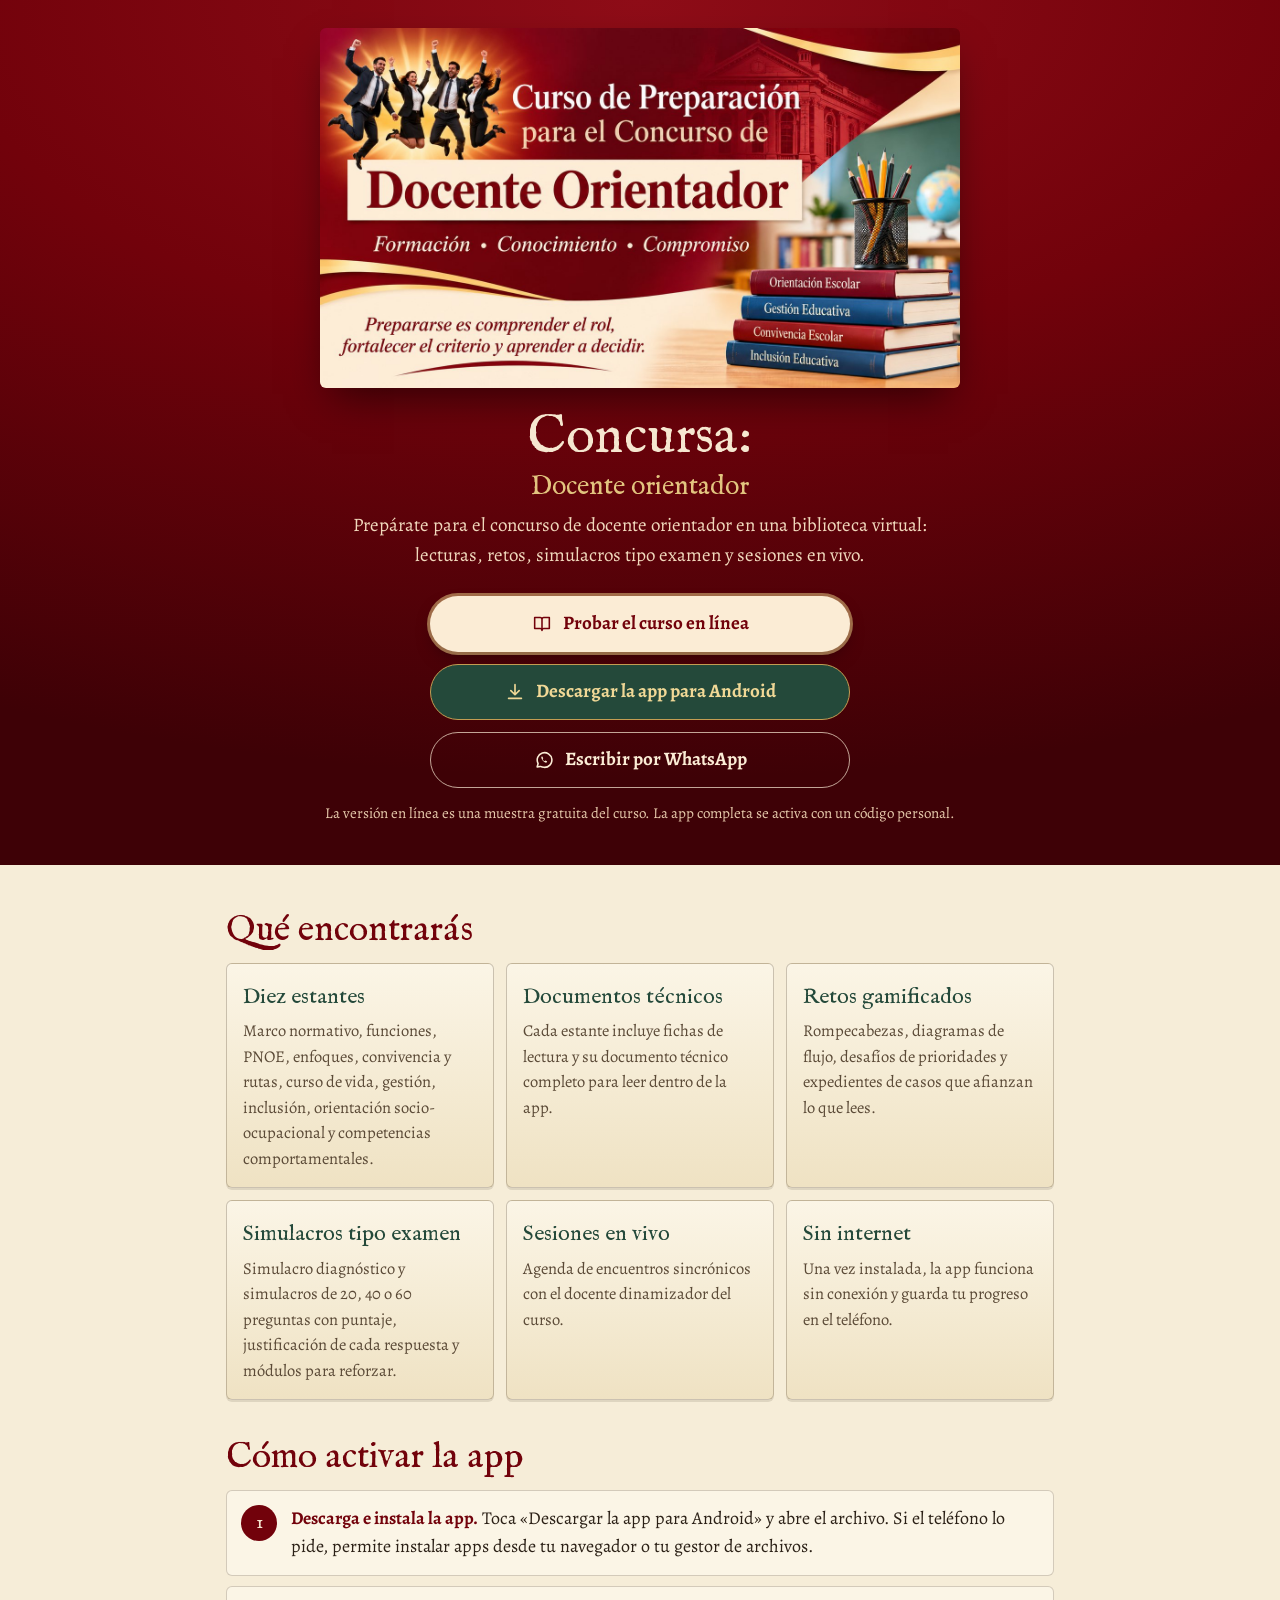
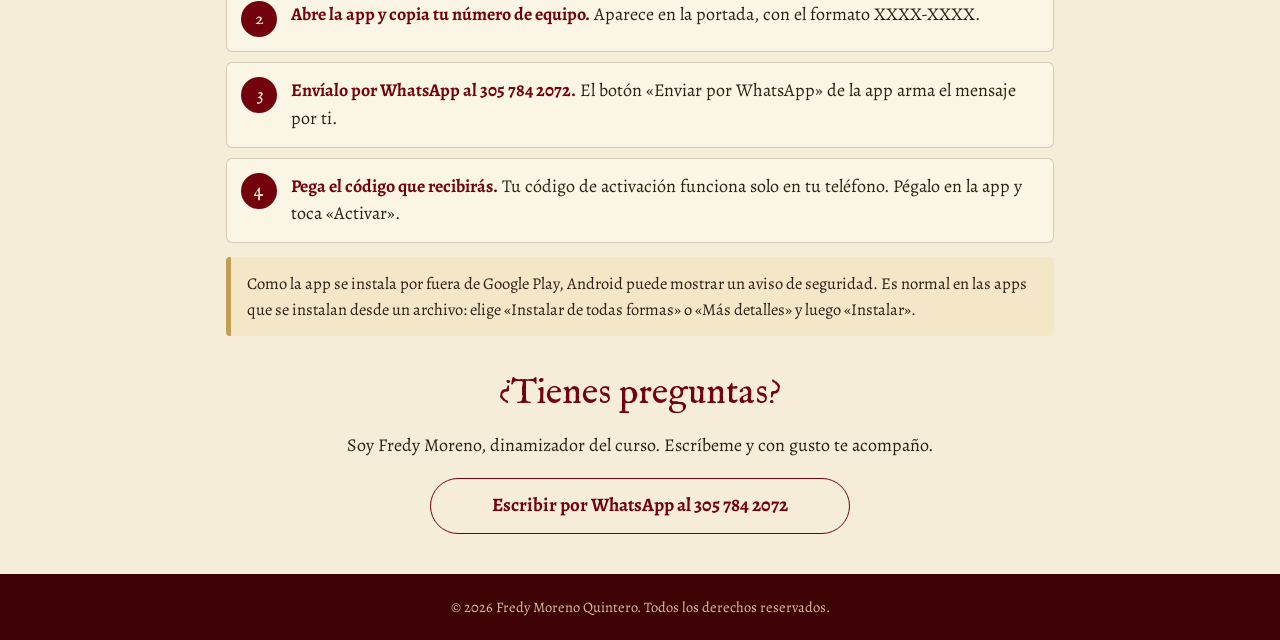
==== index.html @ c53e600d "Sitio Concursa: Docente orientador (página de inicio, prueba en línea y app v1.6) Co-Authored-By: Cl" ====
<!doctype html>
<html lang="es">
<head>
<meta charset="utf-8">
<meta name="viewport" content="width=device-width, initial-scale=1, viewport-fit=cover">
<meta name="theme-color" content="#5a0109">
<title>Concursa: Docente orientador</title>
<meta name="description" content="Curso de preparación para el concurso de docente orientador: app para Android con biblioteca virtual, retos, simulacros y sesiones en vivo.">
<meta property="og:title" content="Concursa: Docente orientador">
<meta property="og:description" content="Prepárate para el concurso de docente orientador. Prueba el curso en línea o descarga la app para Android.">
<meta property="og:image" content="curso/img/portada.jpg">
<link rel="icon" href="curso/img/portada.jpg">
<link rel="stylesheet" href="curso/css/fonts.css">
<style>
:root{--vino:#72020b;--vino-osc:#3e0106;--papel:#f6edd8;--papel-2:#efe2c3;--tinta:#2b2016;--suave:#5b4a37;--musgo:#24493a;--laton:#c39d52;--laton-claro:#e2c47f}
*{box-sizing:border-box}
html{-webkit-text-size-adjust:100%}
body{margin:0;background:var(--papel);color:var(--tinta);font-family:Alegreya,Georgia,serif;font-size:18px;line-height:1.55}
a{color:inherit}
.hero{background:radial-gradient(120% 90% at 50% 0%,#8f0c17 0%,var(--vino) 45%,var(--vino-osc) 100%);color:#f6e7d0;padding:28px 16px 40px;text-align:center}
.hero img{display:block;width:min(100%,640px);height:auto;margin:0 auto;border-radius:6px;box-shadow:0 18px 40px -12px rgba(0,0,0,.6)}
h1{font-family:"IM Fell English",Georgia,serif;font-weight:400;font-size:clamp(34px,8vw,54px);line-height:1.05;margin:22px 0 6px}
h1 small{display:block;font-size:.5em;color:var(--laton-claro);margin-top:6px}
.lema{max-width:620px;margin:10px auto 0;font-size:19px;color:#f1d9bd}
.botones{display:flex;flex-direction:column;gap:12px;align-items:center;margin:26px auto 0;max-width:420px}
.boton{display:flex;align-items:center;justify-content:center;gap:10px;width:100%;min-height:56px;padding:12px 20px;border-radius:999px;font-size:19px;text-decoration:none;font-weight:600}
.boton svg{width:22px;height:22px;flex:0 0 22px}
.b-prueba{background:#fbecd5;color:var(--vino);box-shadow:0 0 0 3px rgba(226,196,127,.55),0 8px 20px -8px rgba(0,0,0,.6)}
.b-descarga{background:var(--musgo);color:#f0d896;border:1px solid var(--laton)}
.b-whatsapp{background:transparent;color:#fbecd5;border:1.5px solid rgba(251,236,213,.7)}
.nota-hero{font-size:15px;color:#e6c9ab;margin:14px 0 0}
main{max-width:860px;margin:0 auto;padding:8px 16px 40px}
h2{font-family:"IM Fell English",Georgia,serif;font-weight:400;font-size:clamp(28px,6vw,36px);color:var(--vino);margin:38px 0 12px;line-height:1.1}
.rejilla{display:grid;grid-template-columns:repeat(auto-fit,minmax(230px,1fr));gap:12px}
.tarjeta{background:linear-gradient(180deg,#fbf5e6,var(--papel-2));border:1px solid rgba(91,74,55,.3);border-radius:6px;padding:16px;box-shadow:0 2px 0 rgba(91,74,55,.15)}
.tarjeta h3{font-family:"IM Fell English",Georgia,serif;font-weight:400;font-size:22px;color:var(--musgo);margin:0 0 4px}
.tarjeta p{margin:0;font-size:16.5px;color:var(--suave)}
ol.pasos{list-style:none;counter-reset:p;margin:0;padding:0;display:flex;flex-direction:column;gap:10px}
ol.pasos li{counter-increment:p;display:flex;gap:14px;align-items:flex-start;background:#fbf5e6;border:1px solid rgba(91,74,55,.25);border-radius:6px;padding:14px}
ol.pasos li::before{content:counter(p);flex:0 0 36px;height:36px;border-radius:50%;display:grid;place-items:center;background:var(--vino);color:#f6e7d0;font-family:"IM Fell English",Georgia,serif;font-size:20px}
ol.pasos b{color:var(--vino)}
.aviso{margin:14px 0 0;padding:14px 16px;border-left:5px solid var(--laton);background:#f3e7c8;border-radius:4px;font-size:16.5px}
.cierre{text-align:center;margin-top:34px}
.cierre .boton{max-width:420px;margin:12px auto 0}
.cierre .b-whatsapp{color:var(--vino);border-color:var(--vino)}
footer{background:var(--vino-osc);color:#d9bfa3;text-align:center;font-size:14.5px;padding:22px 16px calc(22px + env(safe-area-inset-bottom))}
</style>
</head>
<body>
<header class="hero">
  <img src="curso/img/portada.jpg" alt="Curso de preparación para el concurso de docente orientador: formación, conocimiento y compromiso" width="1400" height="788">
  <h1>Concursa:<small>Docente orientador</small></h1>
  <p class="lema">Prepárate para el concurso de docente orientador en una biblioteca virtual: lecturas, retos, simulacros tipo examen y sesiones en vivo.</p>
  <div class="botones">
    <a class="boton b-prueba" href="curso/"><svg viewBox="0 0 24 24" aria-hidden="true"><path d="M4 5h6a2 2 0 012 2v12a2 2 0 00-2-2H4zM20 5h-6a2 2 0 00-2 2v12a2 2 0 012-2h6z" fill="none" stroke="currentColor" stroke-width="1.7" stroke-linejoin="round"/></svg>Probar el curso en línea</a>
    <a class="boton b-descarga" href="descargas/Concursa-Docente-orientador.apk" download><svg viewBox="0 0 24 24" aria-hidden="true"><path d="M12 4v11m0 0l-4.5-4.5M12 15l4.5-4.5M5 19h14" fill="none" stroke="currentColor" stroke-width="1.8" stroke-linecap="round" stroke-linejoin="round"/></svg>Descargar la app para Android</a>
    <a class="boton b-whatsapp" href="https://wa.me/573057842072?text=Hola%2C%20quiero%20informaci%C3%B3n%20sobre%20el%20curso%20Concursa%3A%20Docente%20orientador." target="_blank" rel="noopener"><svg viewBox="0 0 24 24" aria-hidden="true"><path d="M4.5 19.5l1.1-3.6A8 8 0 1112 20a8 8 0 01-3.9-1z" fill="none" stroke="currentColor" stroke-width="1.7" stroke-linejoin="round"/><path d="M9 8.5c0 3 2.5 6 5.5 6.5l1-1.4-1.8-1-1 .8c-1-.5-1.8-1.3-2.3-2.3l.8-1-1-1.8z" fill="currentColor"/></svg>Escribir por WhatsApp</a>
  </div>
  <p class="nota-hero">La versión en línea es una muestra gratuita del curso. La app completa se activa con un código personal.</p>
</header>

<main>
  <h2>Qué encontrarás</h2>
  <div class="rejilla">
    <div class="tarjeta"><h3>Diez estantes</h3><p>Marco normativo, funciones, PNOE, enfoques, convivencia y rutas, curso de vida, gestión, inclusión, orientación socio-ocupacional y competencias comportamentales.</p></div>
    <div class="tarjeta"><h3>Documentos técnicos</h3><p>Cada estante incluye fichas de lectura y su documento técnico completo para leer dentro de la app.</p></div>
    <div class="tarjeta"><h3>Retos gamificados</h3><p>Rompecabezas, diagramas de flujo, desafíos de prioridades y expedientes de casos que afianzan lo que lees.</p></div>
    <div class="tarjeta"><h3>Simulacros tipo examen</h3><p>Simulacro diagnóstico y simulacros de 20, 40 o 60 preguntas con puntaje, justificación de cada respuesta y módulos para reforzar.</p></div>
    <div class="tarjeta"><h3>Sesiones en vivo</h3><p>Agenda de encuentros sincrónicos con el docente dinamizador del curso.</p></div>
    <div class="tarjeta"><h3>Sin internet</h3><p>Una vez instalada, la app funciona sin conexión y guarda tu progreso en el teléfono.</p></div>
  </div>

  <h2>Cómo activar la app</h2>
  <ol class="pasos">
    <li><div><b>Descarga e instala la app.</b> Toca «Descargar la app para Android» y abre el archivo. Si el teléfono lo pide, permite instalar apps desde tu navegador o tu gestor de archivos.</div></li>
    <li><div><b>Abre la app y copia tu número de equipo.</b> Aparece en la portada, con el formato XXXX-XXXX.</div></li>
    <li><div><b>Envíalo por WhatsApp al 305 784 2072.</b> El botón «Enviar por WhatsApp» de la app arma el mensaje por ti.</div></li>
    <li><div><b>Pega el código que recibirás.</b> Tu código de activación funciona solo en tu teléfono. Pégalo en la app y toca «Activar».</div></li>
  </ol>
  <p class="aviso">Como la app se instala por fuera de Google Play, Android puede mostrar un aviso de seguridad. Es normal en las apps que se instalan desde un archivo: elige «Instalar de todas formas» o «Más detalles» y luego «Instalar».</p>

  <div class="cierre">
    <h2>¿Tienes preguntas?</h2>
    <p>Soy Fredy Moreno, dinamizador del curso. Escríbeme y con gusto te acompaño.</p>
    <a class="boton b-whatsapp" href="https://wa.me/573057842072?text=Hola%2C%20quiero%20informaci%C3%B3n%20sobre%20el%20curso%20Concursa%3A%20Docente%20orientador." target="_blank" rel="noopener">Escribir por WhatsApp al 305 784 2072</a>
  </div>
</main>

<footer>© 2026 Fredy Moreno Quintero. Todos los derechos reservados.</footer>
</body>
</html>
---- curso/css/fonts.css ----
@font-face{font-family:'IM Fell English';font-style:normal;font-weight:400;font-display:swap;src:url([data-uri]) format('woff2')}
@font-face{font-family:'Alegreya';font-style:normal;font-weight:400;font-display:swap;src:url([data-uri]) format('woff2')}
@font-face{font-family:'Alegreya';font-style:normal;font-weight:500;font-display:swap;src:url([data-uri]) format('woff2')}
@font-face{font-family:'Alegreya';font-style:normal;font-weight:700;font-display:swap;src:url([data-uri]) format('woff2')}
@font-face{font-family:'Alegreya';font-style:italic;font-weight:400;font-display:swap;src:url([data-uri]) format('woff2')}
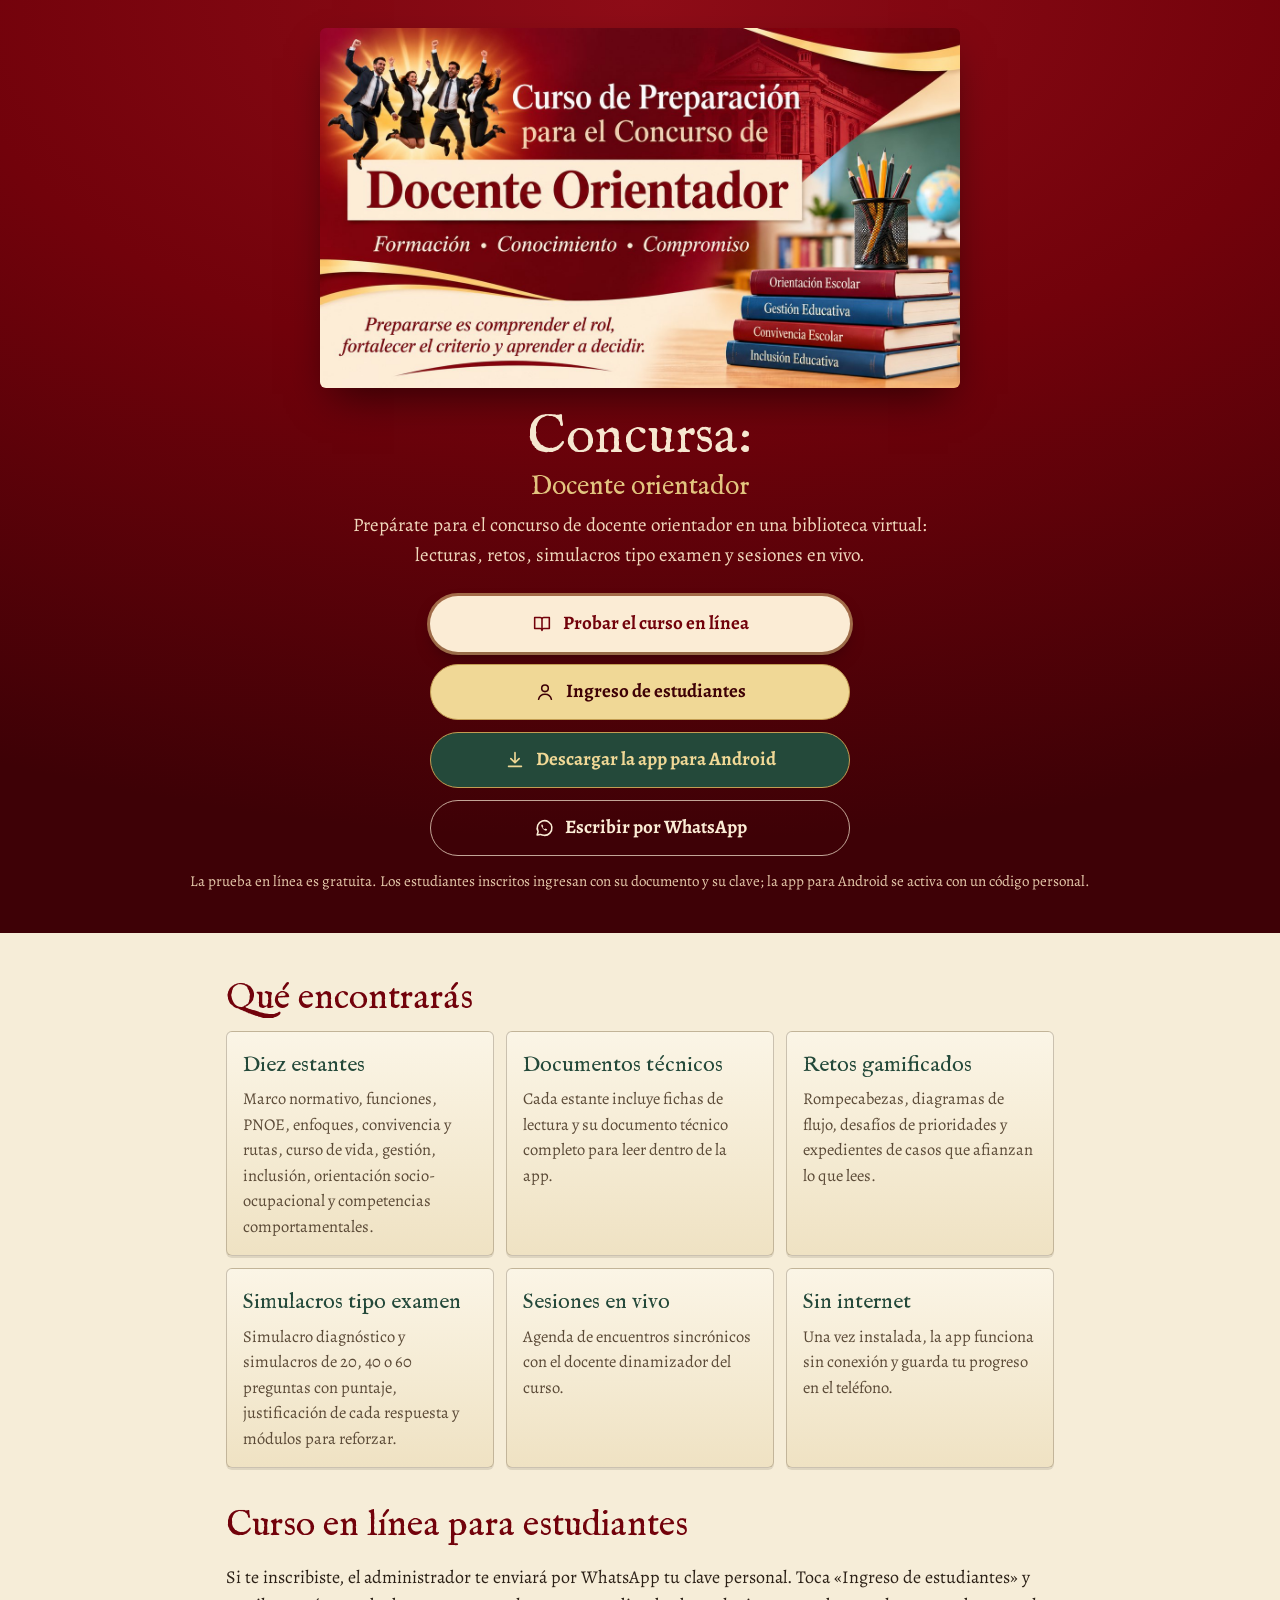
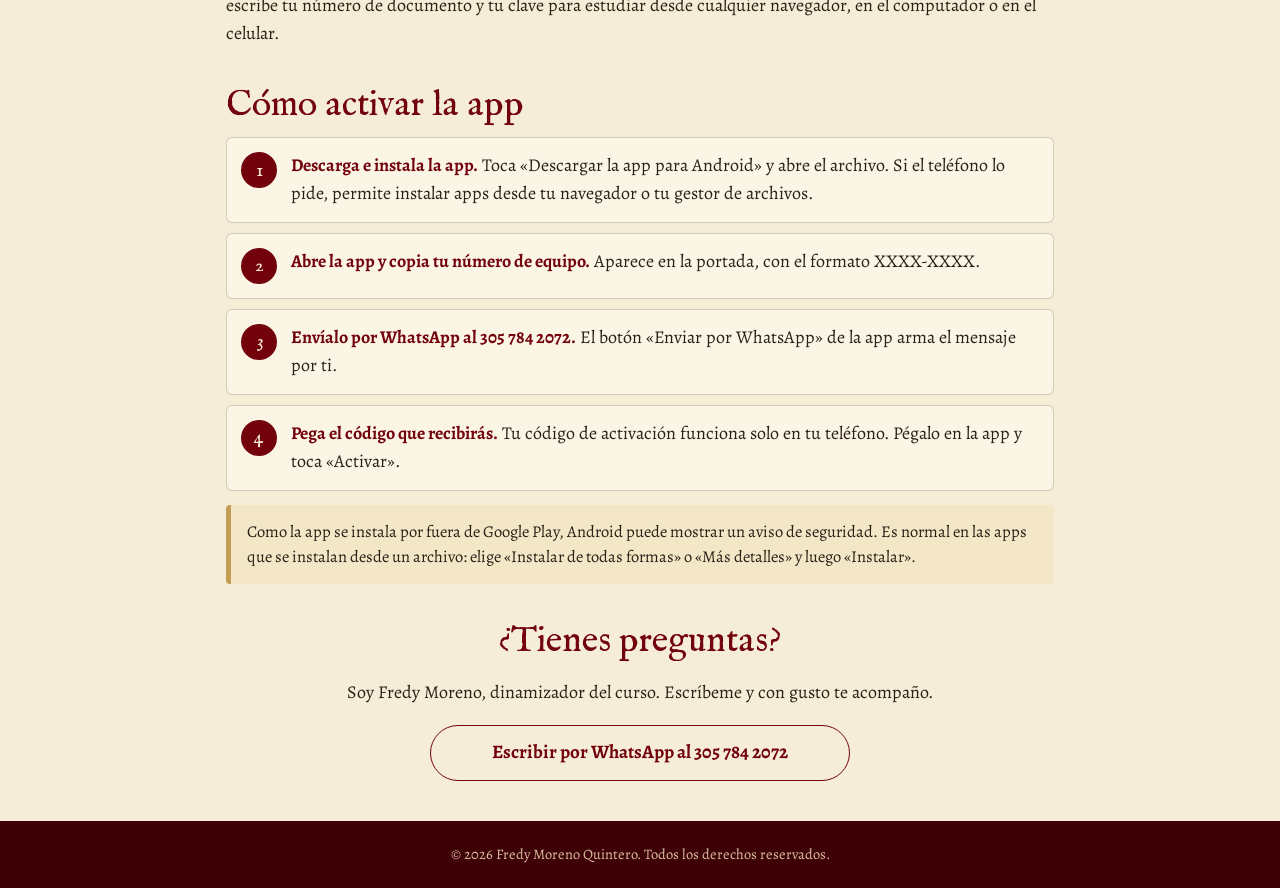
==== commit c6e52fdd: "Ingreso de estudiantes con documento y clave, y panel de administración Co-Authored-By: Claude Opus " ====
--- a/index.html
+++ b/index.html
@@ -27,6 +27,7 @@
 .boton svg{width:22px;height:22px;flex:0 0 22px}
 .b-prueba{background:#fbecd5;color:var(--vino);box-shadow:0 0 0 3px rgba(226,196,127,.55),0 8px 20px -8px rgba(0,0,0,.6)}
 .b-descarga{background:var(--musgo);color:#f0d896;border:1px solid var(--laton)}
+.b-ingreso{background:#f0d896;color:#3e0106;border:1px solid var(--laton)}
 .b-whatsapp{background:transparent;color:#fbecd5;border:1.5px solid rgba(251,236,213,.7)}
 .nota-hero{font-size:15px;color:#e6c9ab;margin:14px 0 0}
 main{max-width:860px;margin:0 auto;padding:8px 16px 40px}
@@ -53,10 +54,11 @@
   <p class="lema">Prepárate para el concurso de docente orientador en una biblioteca virtual: lecturas, retos, simulacros tipo examen y sesiones en vivo.</p>
   <div class="botones">
     <a class="boton b-prueba" href="curso/"><svg viewBox="0 0 24 24" aria-hidden="true"><path d="M4 5h6a2 2 0 012 2v12a2 2 0 00-2-2H4zM20 5h-6a2 2 0 00-2 2v12a2 2 0 012-2h6z" fill="none" stroke="currentColor" stroke-width="1.7" stroke-linejoin="round"/></svg>Probar el curso en línea</a>
+    <a class="boton b-ingreso" href="estudiante/"><svg viewBox="0 0 24 24" aria-hidden="true"><circle cx="12" cy="8" r="3.6" fill="none" stroke="currentColor" stroke-width="1.7"/><path d="M5 20c.8-3.6 3.6-5.6 7-5.6s6.2 2 7 5.6" fill="none" stroke="currentColor" stroke-width="1.7" stroke-linecap="round"/></svg>Ingreso de estudiantes</a>
     <a class="boton b-descarga" href="descargas/Concursa-Docente-orientador.apk" download><svg viewBox="0 0 24 24" aria-hidden="true"><path d="M12 4v11m0 0l-4.5-4.5M12 15l4.5-4.5M5 19h14" fill="none" stroke="currentColor" stroke-width="1.8" stroke-linecap="round" stroke-linejoin="round"/></svg>Descargar la app para Android</a>
     <a class="boton b-whatsapp" href="https://wa.me/573057842072?text=Hola%2C%20quiero%20informaci%C3%B3n%20sobre%20el%20curso%20Concursa%3A%20Docente%20orientador." target="_blank" rel="noopener"><svg viewBox="0 0 24 24" aria-hidden="true"><path d="M4.5 19.5l1.1-3.6A8 8 0 1112 20a8 8 0 01-3.9-1z" fill="none" stroke="currentColor" stroke-width="1.7" stroke-linejoin="round"/><path d="M9 8.5c0 3 2.5 6 5.5 6.5l1-1.4-1.8-1-1 .8c-1-.5-1.8-1.3-2.3-2.3l.8-1-1-1.8z" fill="currentColor"/></svg>Escribir por WhatsApp</a>
   </div>
-  <p class="nota-hero">La versión en línea es una muestra gratuita del curso. La app completa se activa con un código personal.</p>
+  <p class="nota-hero">La prueba en línea es gratuita. Los estudiantes inscritos ingresan con su documento y su clave; la app para Android se activa con un código personal.</p>
 </header>
 
 <main>
@@ -69,6 +71,9 @@
     <div class="tarjeta"><h3>Sesiones en vivo</h3><p>Agenda de encuentros sincrónicos con el docente dinamizador del curso.</p></div>
     <div class="tarjeta"><h3>Sin internet</h3><p>Una vez instalada, la app funciona sin conexión y guarda tu progreso en el teléfono.</p></div>
   </div>
+
+  <h2>Curso en línea para estudiantes</h2>
+  <p>Si te inscribiste, el administrador te enviará por WhatsApp tu clave personal. Toca «Ingreso de estudiantes» y escribe tu número de documento y tu clave para estudiar desde cualquier navegador, en el computador o en el celular.</p>
 
   <h2>Cómo activar la app</h2>
   <ol class="pasos">
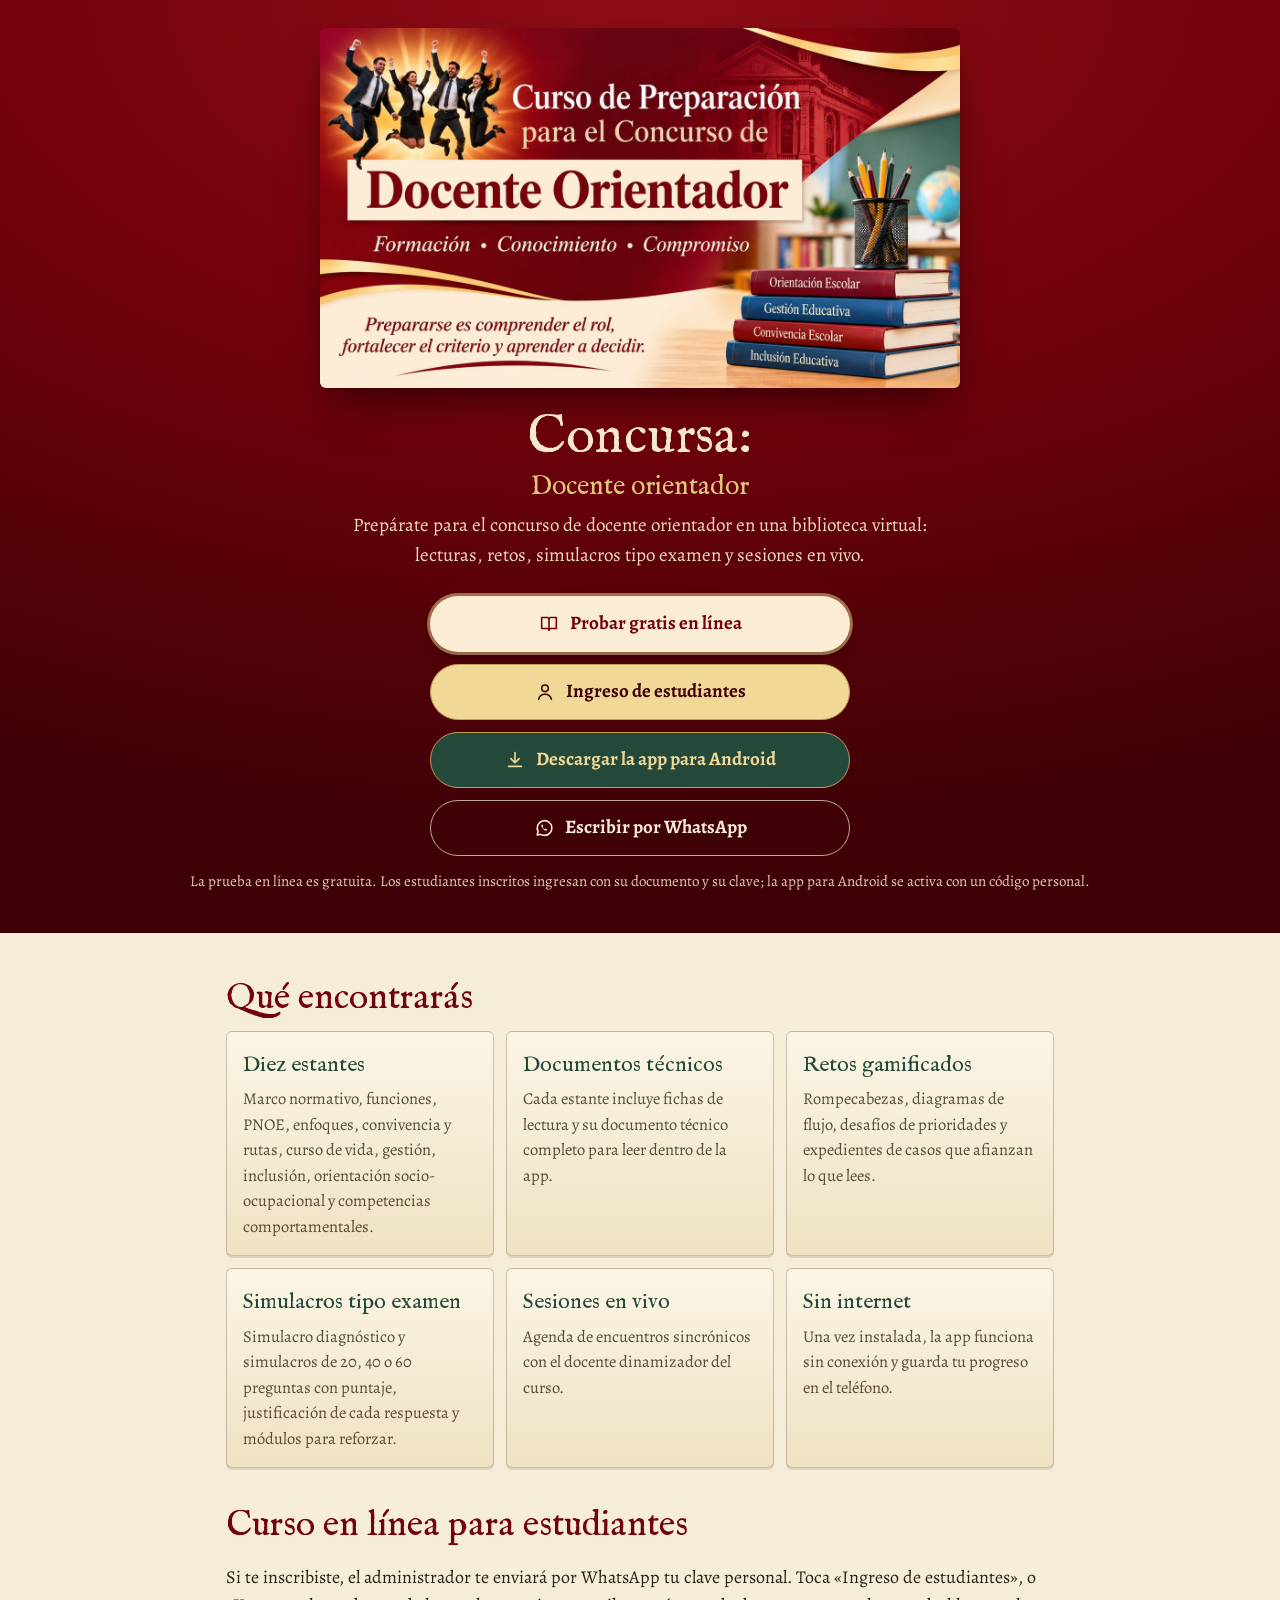
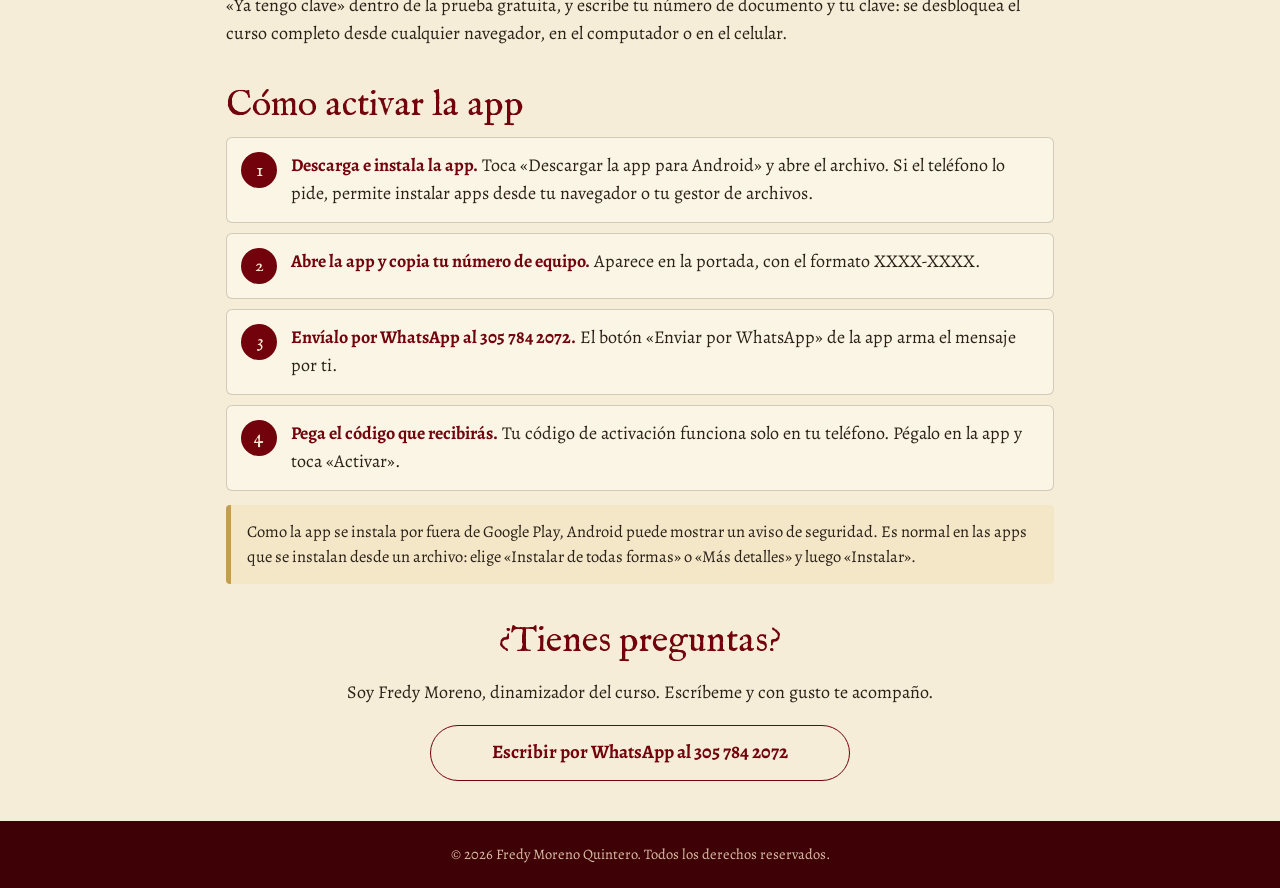
==== commit aa2ff50b: "Prueba gratuita con desbloqueo del curso completo por documento y clave Co-Authored-By: Claude Opus " ====
--- a/index.html
+++ b/index.html
@@ -53,8 +53,8 @@
   <h1>Concursa:<small>Docente orientador</small></h1>
   <p class="lema">Prepárate para el concurso de docente orientador en una biblioteca virtual: lecturas, retos, simulacros tipo examen y sesiones en vivo.</p>
   <div class="botones">
-    <a class="boton b-prueba" href="curso/"><svg viewBox="0 0 24 24" aria-hidden="true"><path d="M4 5h6a2 2 0 012 2v12a2 2 0 00-2-2H4zM20 5h-6a2 2 0 00-2 2v12a2 2 0 012-2h6z" fill="none" stroke="currentColor" stroke-width="1.7" stroke-linejoin="round"/></svg>Probar el curso en línea</a>
-    <a class="boton b-ingreso" href="estudiante/"><svg viewBox="0 0 24 24" aria-hidden="true"><circle cx="12" cy="8" r="3.6" fill="none" stroke="currentColor" stroke-width="1.7"/><path d="M5 20c.8-3.6 3.6-5.6 7-5.6s6.2 2 7 5.6" fill="none" stroke="currentColor" stroke-width="1.7" stroke-linecap="round"/></svg>Ingreso de estudiantes</a>
+    <a class="boton b-prueba" href="curso/"><svg viewBox="0 0 24 24" aria-hidden="true"><path d="M4 5h6a2 2 0 012 2v12a2 2 0 00-2-2H4zM20 5h-6a2 2 0 00-2 2v12a2 2 0 012-2h6z" fill="none" stroke="currentColor" stroke-width="1.7" stroke-linejoin="round"/></svg>Probar gratis en línea</a>
+    <a class="boton b-ingreso" href="curso/?ingreso=1"><svg viewBox="0 0 24 24" aria-hidden="true"><circle cx="12" cy="8" r="3.6" fill="none" stroke="currentColor" stroke-width="1.7"/><path d="M5 20c.8-3.6 3.6-5.6 7-5.6s6.2 2 7 5.6" fill="none" stroke="currentColor" stroke-width="1.7" stroke-linecap="round"/></svg>Ingreso de estudiantes</a>
     <a class="boton b-descarga" href="descargas/Concursa-Docente-orientador.apk" download><svg viewBox="0 0 24 24" aria-hidden="true"><path d="M12 4v11m0 0l-4.5-4.5M12 15l4.5-4.5M5 19h14" fill="none" stroke="currentColor" stroke-width="1.8" stroke-linecap="round" stroke-linejoin="round"/></svg>Descargar la app para Android</a>
     <a class="boton b-whatsapp" href="https://wa.me/573057842072?text=Hola%2C%20quiero%20informaci%C3%B3n%20sobre%20el%20curso%20Concursa%3A%20Docente%20orientador." target="_blank" rel="noopener"><svg viewBox="0 0 24 24" aria-hidden="true"><path d="M4.5 19.5l1.1-3.6A8 8 0 1112 20a8 8 0 01-3.9-1z" fill="none" stroke="currentColor" stroke-width="1.7" stroke-linejoin="round"/><path d="M9 8.5c0 3 2.5 6 5.5 6.5l1-1.4-1.8-1-1 .8c-1-.5-1.8-1.3-2.3-2.3l.8-1-1-1.8z" fill="currentColor"/></svg>Escribir por WhatsApp</a>
   </div>
@@ -73,7 +73,7 @@
   </div>
 
   <h2>Curso en línea para estudiantes</h2>
-  <p>Si te inscribiste, el administrador te enviará por WhatsApp tu clave personal. Toca «Ingreso de estudiantes» y escribe tu número de documento y tu clave para estudiar desde cualquier navegador, en el computador o en el celular.</p>
+  <p>Si te inscribiste, el administrador te enviará por WhatsApp tu clave personal. Toca «Ingreso de estudiantes», o «Ya tengo clave» dentro de la prueba gratuita, y escribe tu número de documento y tu clave: se desbloquea el curso completo desde cualquier navegador, en el computador o en el celular.</p>
 
   <h2>Cómo activar la app</h2>
   <ol class="pasos">
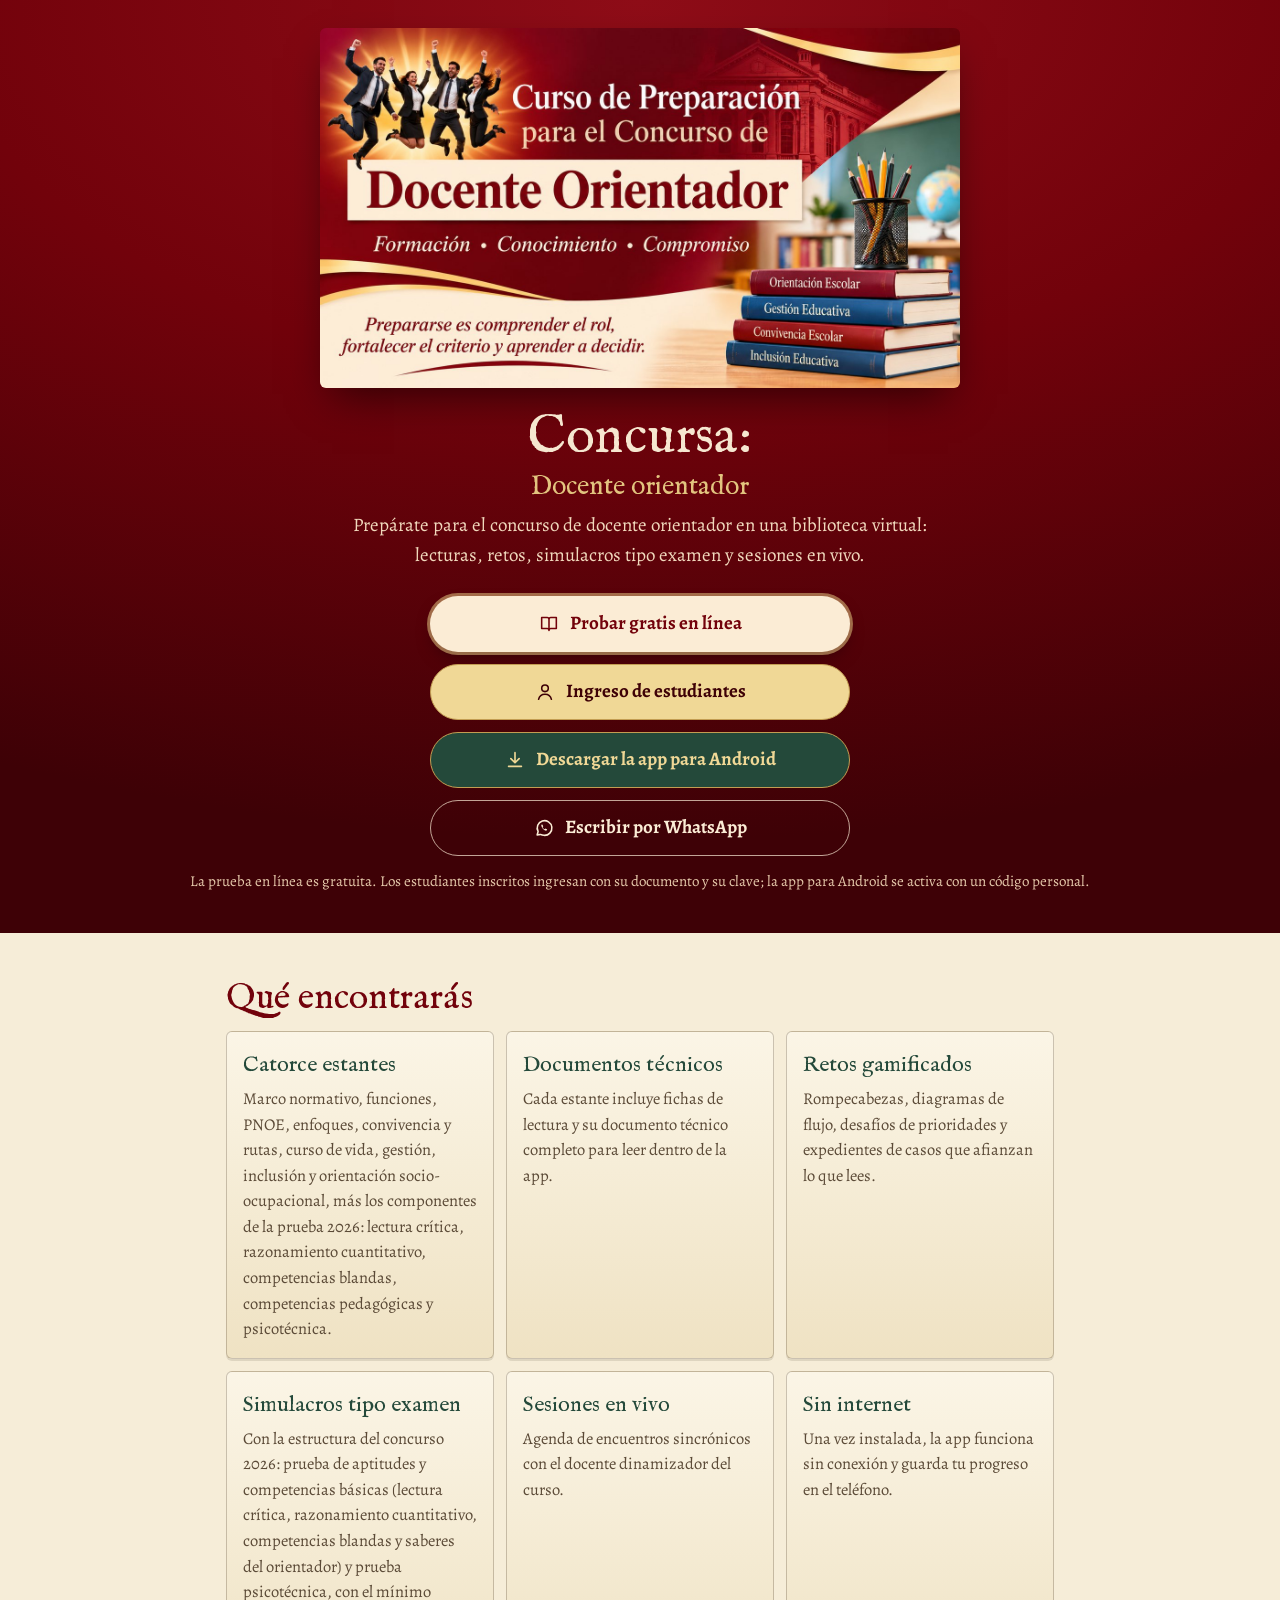
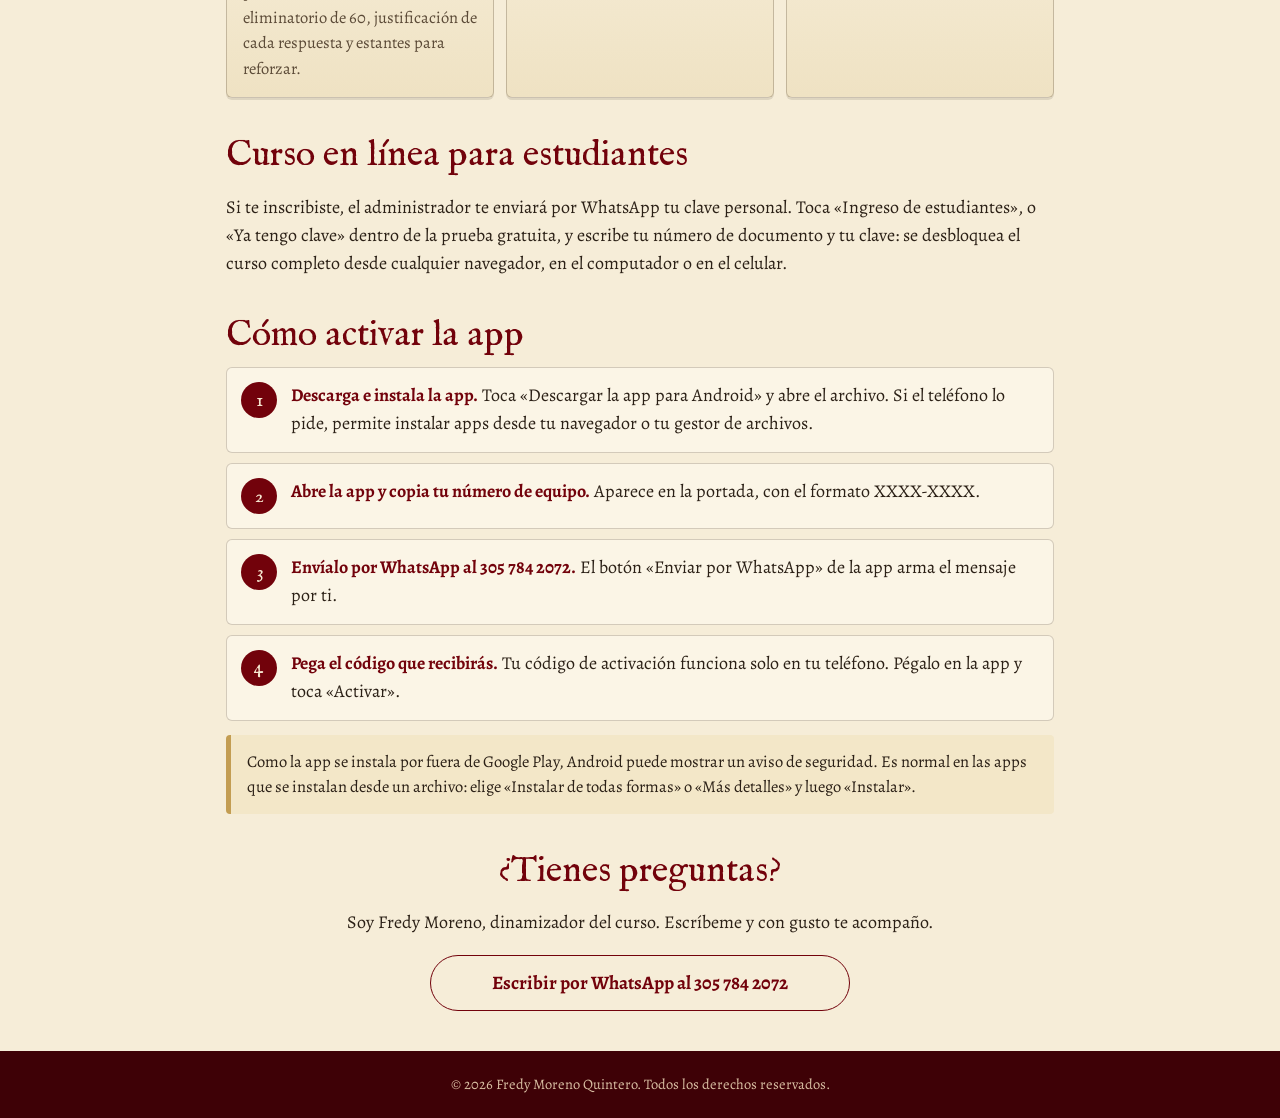
==== commit a8c3b75b: "Estructura de la prueba 2026: estantes XI a XIV, simulacro por componentes y psicotécnica Co-Authore" ====
--- a/index.html
+++ b/index.html
@@ -64,10 +64,10 @@
 <main>
   <h2>Qué encontrarás</h2>
   <div class="rejilla">
-    <div class="tarjeta"><h3>Diez estantes</h3><p>Marco normativo, funciones, PNOE, enfoques, convivencia y rutas, curso de vida, gestión, inclusión, orientación socio-ocupacional y competencias comportamentales.</p></div>
+    <div class="tarjeta"><h3>Catorce estantes</h3><p>Marco normativo, funciones, PNOE, enfoques, convivencia y rutas, curso de vida, gestión, inclusión y orientación socio-ocupacional, más los componentes de la prueba 2026: lectura crítica, razonamiento cuantitativo, competencias blandas, competencias pedagógicas y psicotécnica.</p></div>
     <div class="tarjeta"><h3>Documentos técnicos</h3><p>Cada estante incluye fichas de lectura y su documento técnico completo para leer dentro de la app.</p></div>
     <div class="tarjeta"><h3>Retos gamificados</h3><p>Rompecabezas, diagramas de flujo, desafíos de prioridades y expedientes de casos que afianzan lo que lees.</p></div>
-    <div class="tarjeta"><h3>Simulacros tipo examen</h3><p>Simulacro diagnóstico y simulacros de 20, 40 o 60 preguntas con puntaje, justificación de cada respuesta y módulos para reforzar.</p></div>
+    <div class="tarjeta"><h3>Simulacros tipo examen</h3><p>Con la estructura del concurso 2026: prueba de aptitudes y competencias básicas (lectura crítica, razonamiento cuantitativo, competencias blandas y saberes del orientador) y prueba psicotécnica, con el mínimo eliminatorio de 60, justificación de cada respuesta y estantes para reforzar.</p></div>
     <div class="tarjeta"><h3>Sesiones en vivo</h3><p>Agenda de encuentros sincrónicos con el docente dinamizador del curso.</p></div>
     <div class="tarjeta"><h3>Sin internet</h3><p>Una vez instalada, la app funciona sin conexión y guarda tu progreso en el teléfono.</p></div>
   </div>
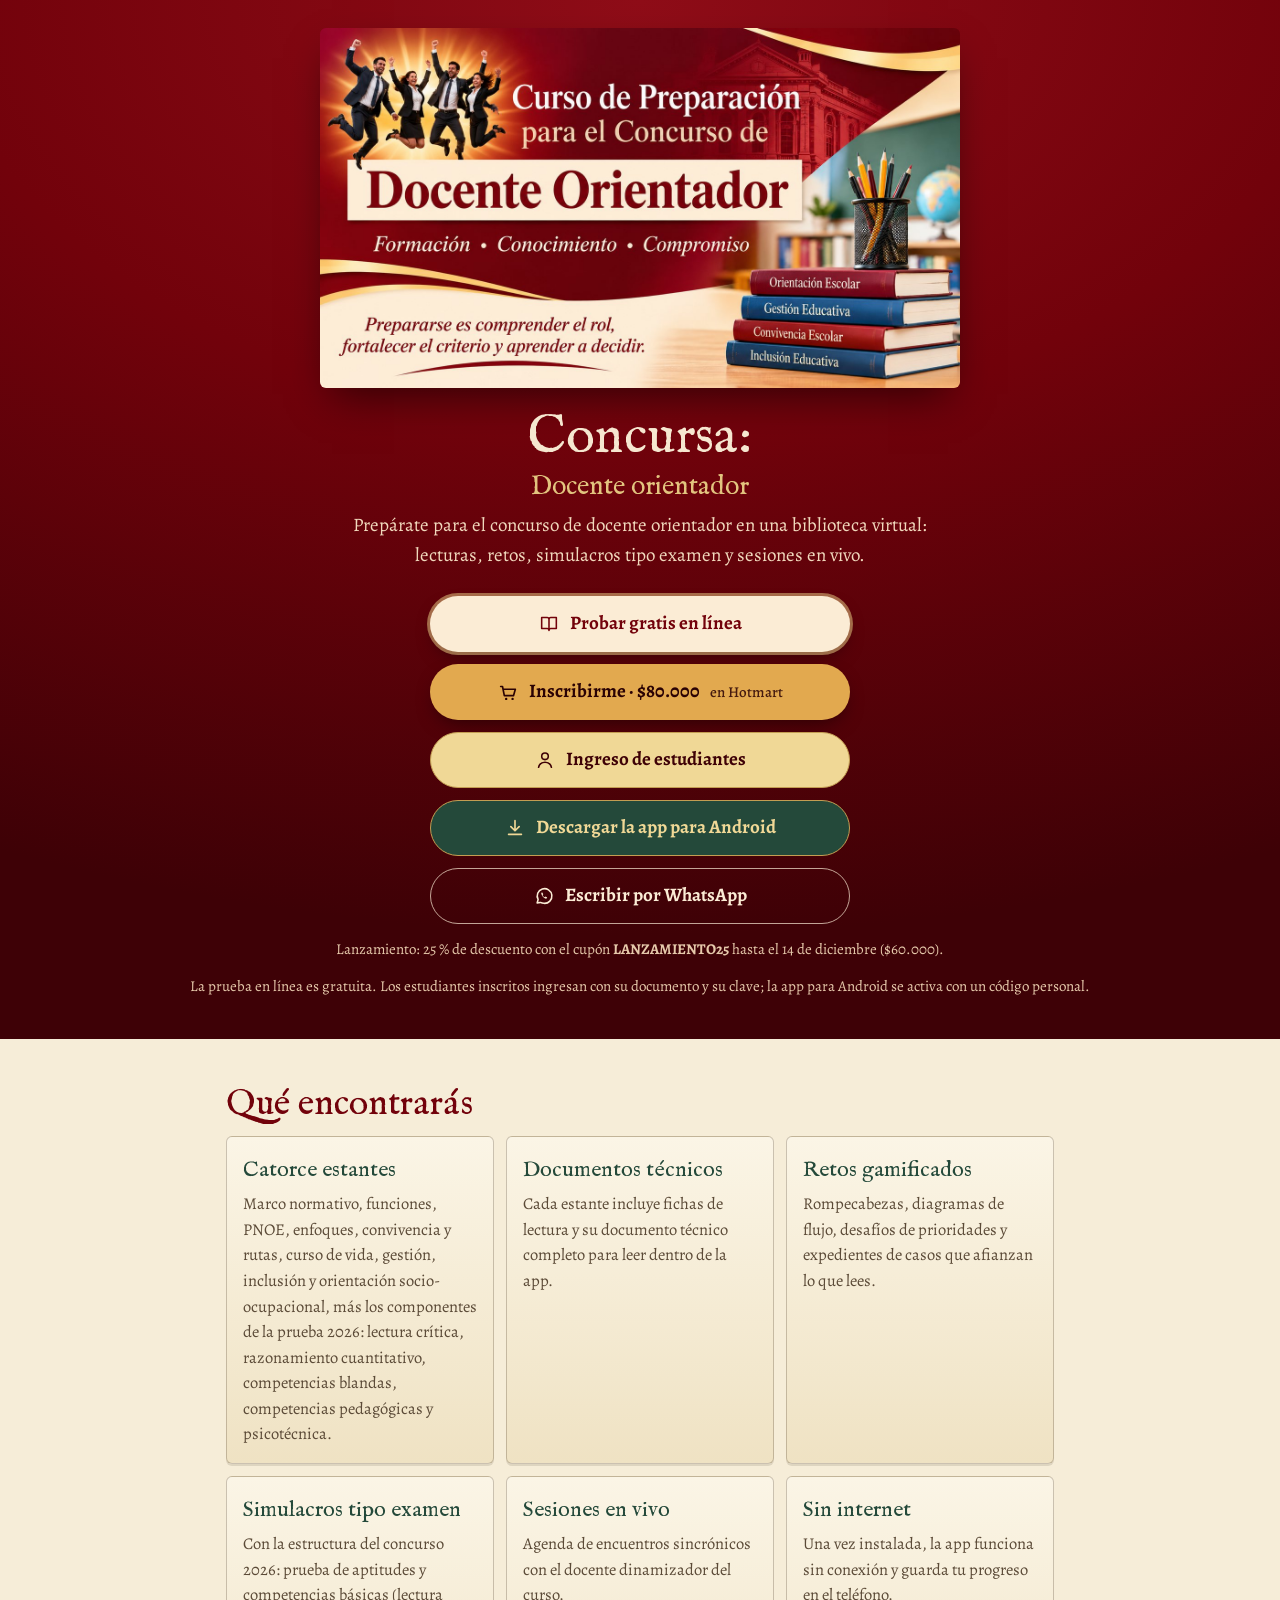
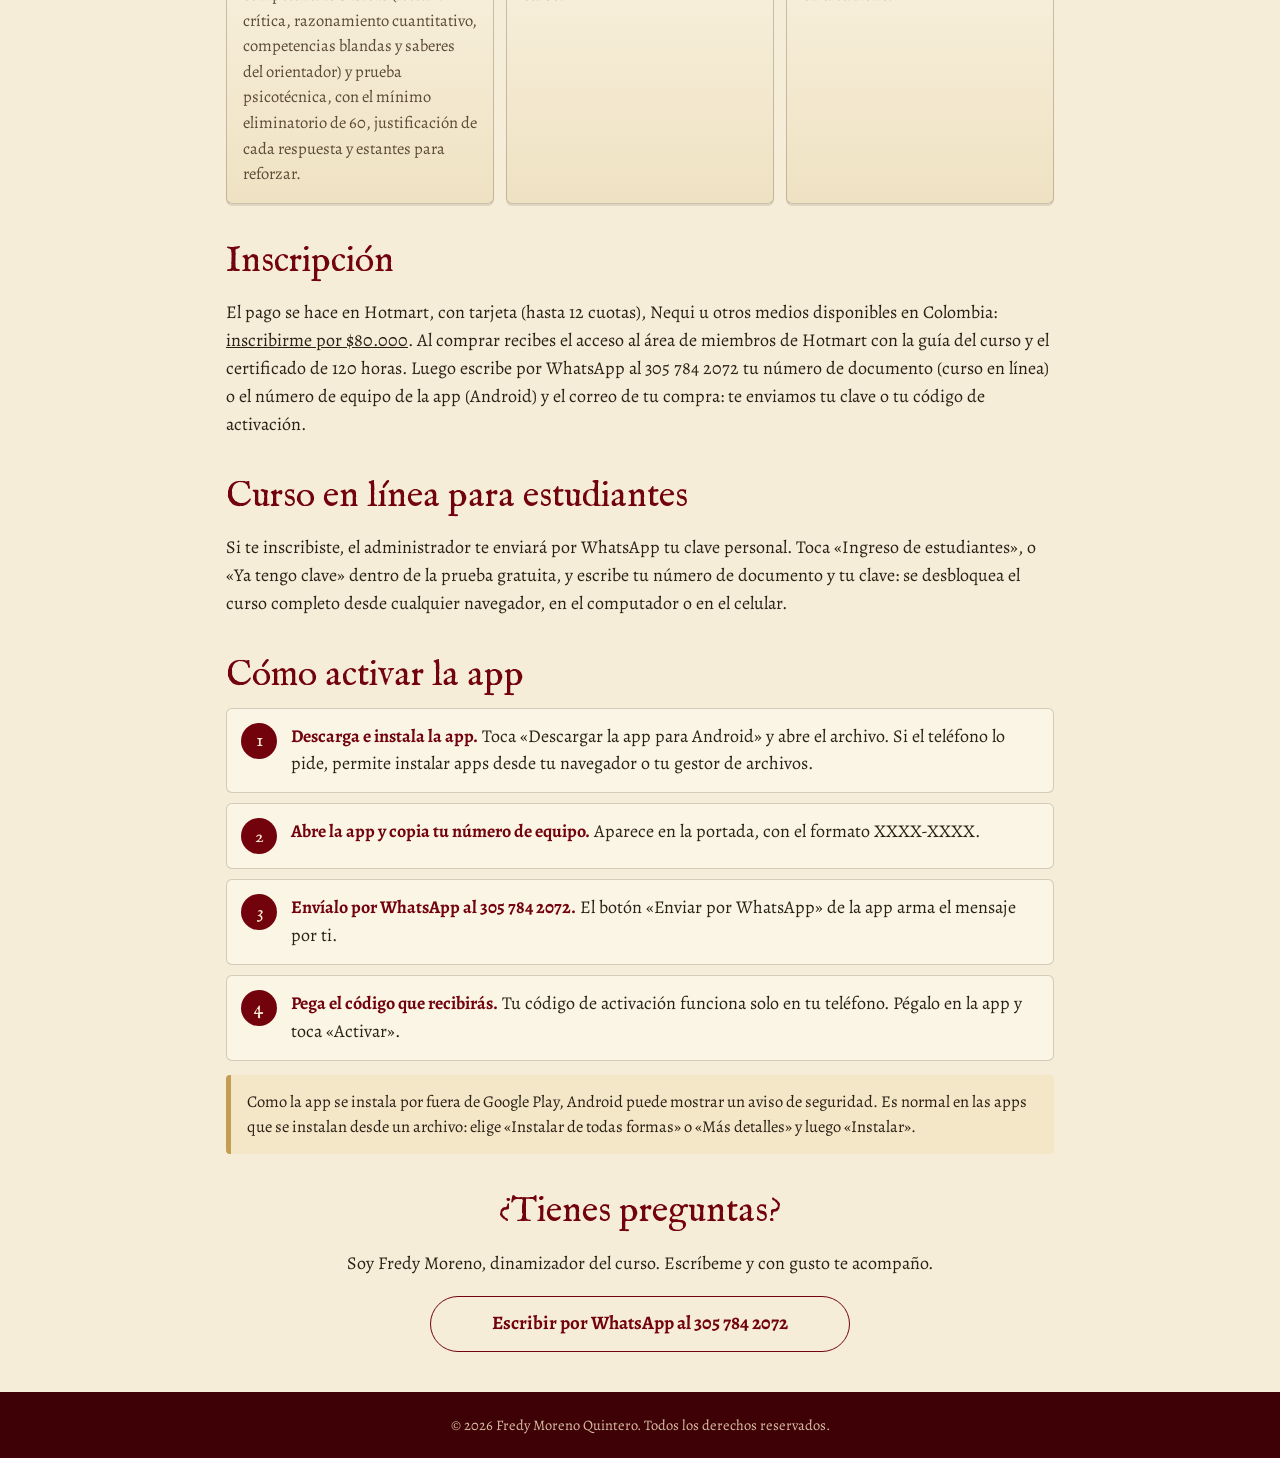
==== commit 2ffadc0f: "Botón de inscripción con pago en Hotmart y cupón de lanzamiento Co-Authored-By: Claude Opus 5.5 <nor" ====
--- a/index.html
+++ b/index.html
@@ -27,6 +27,8 @@
 .boton svg{width:22px;height:22px;flex:0 0 22px}
 .b-prueba{background:#fbecd5;color:var(--vino);box-shadow:0 0 0 3px rgba(226,196,127,.55),0 8px 20px -8px rgba(0,0,0,.6)}
 .b-descarga{background:var(--musgo);color:#f0d896;border:1px solid var(--laton)}
+.b-compra{background:#e2a94f;color:#2a0204;font-weight:700;box-shadow:0 8px 20px -8px rgba(0,0,0,.6)}
+.precio{font-size:15px;font-weight:500;opacity:.85}
 .b-ingreso{background:#f0d896;color:#3e0106;border:1px solid var(--laton)}
 .b-whatsapp{background:transparent;color:#fbecd5;border:1.5px solid rgba(251,236,213,.7)}
 .nota-hero{font-size:15px;color:#e6c9ab;margin:14px 0 0}
@@ -54,10 +56,12 @@
   <p class="lema">Prepárate para el concurso de docente orientador en una biblioteca virtual: lecturas, retos, simulacros tipo examen y sesiones en vivo.</p>
   <div class="botones">
     <a class="boton b-prueba" href="curso/"><svg viewBox="0 0 24 24" aria-hidden="true"><path d="M4 5h6a2 2 0 012 2v12a2 2 0 00-2-2H4zM20 5h-6a2 2 0 00-2 2v12a2 2 0 012-2h6z" fill="none" stroke="currentColor" stroke-width="1.7" stroke-linejoin="round"/></svg>Probar gratis en línea</a>
+    <a class="boton b-compra" href="https://pay.hotmart.com/N108658785M" target="_blank" rel="noopener"><svg viewBox="0 0 24 24" aria-hidden="true"><path d="M4 6h2l2 10h10l2-7H7" fill="none" stroke="currentColor" stroke-width="1.8" stroke-linecap="round" stroke-linejoin="round"/><circle cx="10" cy="19.5" r="1.3" fill="currentColor"/><circle cx="17" cy="19.5" r="1.3" fill="currentColor"/></svg>Inscribirme · $80.000 <span class="precio">en Hotmart</span></a>
     <a class="boton b-ingreso" href="curso/?ingreso=1"><svg viewBox="0 0 24 24" aria-hidden="true"><circle cx="12" cy="8" r="3.6" fill="none" stroke="currentColor" stroke-width="1.7"/><path d="M5 20c.8-3.6 3.6-5.6 7-5.6s6.2 2 7 5.6" fill="none" stroke="currentColor" stroke-width="1.7" stroke-linecap="round"/></svg>Ingreso de estudiantes</a>
     <a class="boton b-descarga" href="descargas/Concursa-Docente-orientador.apk" download><svg viewBox="0 0 24 24" aria-hidden="true"><path d="M12 4v11m0 0l-4.5-4.5M12 15l4.5-4.5M5 19h14" fill="none" stroke="currentColor" stroke-width="1.8" stroke-linecap="round" stroke-linejoin="round"/></svg>Descargar la app para Android</a>
     <a class="boton b-whatsapp" href="https://wa.me/573057842072?text=Hola%2C%20quiero%20informaci%C3%B3n%20sobre%20el%20curso%20Concursa%3A%20Docente%20orientador." target="_blank" rel="noopener"><svg viewBox="0 0 24 24" aria-hidden="true"><path d="M4.5 19.5l1.1-3.6A8 8 0 1112 20a8 8 0 01-3.9-1z" fill="none" stroke="currentColor" stroke-width="1.7" stroke-linejoin="round"/><path d="M9 8.5c0 3 2.5 6 5.5 6.5l1-1.4-1.8-1-1 .8c-1-.5-1.8-1.3-2.3-2.3l.8-1-1-1.8z" fill="currentColor"/></svg>Escribir por WhatsApp</a>
   </div>
+  <p class="nota-hero" id="promo" hidden>Lanzamiento: 25 % de descuento con el cupón <b>LANZAMIENTO25</b> hasta el 14 de diciembre ($60.000).</p>
   <p class="nota-hero">La prueba en línea es gratuita. Los estudiantes inscritos ingresan con su documento y su clave; la app para Android se activa con un código personal.</p>
 </header>
 
@@ -71,6 +75,9 @@
     <div class="tarjeta"><h3>Sesiones en vivo</h3><p>Agenda de encuentros sincrónicos con el docente dinamizador del curso.</p></div>
     <div class="tarjeta"><h3>Sin internet</h3><p>Una vez instalada, la app funciona sin conexión y guarda tu progreso en el teléfono.</p></div>
   </div>
+
+  <h2>Inscripción</h2>
+  <p>El pago se hace en Hotmart, con tarjeta (hasta 12 cuotas), Nequi u otros medios disponibles en Colombia: <a href="https://pay.hotmart.com/N108658785M" target="_blank" rel="noopener">inscribirme por $80.000</a>. Al comprar recibes el acceso al área de miembros de Hotmart con la guía del curso y el certificado de 120 horas. Luego escribe por WhatsApp al 305 784 2072 tu número de documento (curso en línea) o el número de equipo de la app (Android) y el correo de tu compra: te enviamos tu clave o tu código de activación.</p>
 
   <h2>Curso en línea para estudiantes</h2>
   <p>Si te inscribiste, el administrador te enviará por WhatsApp tu clave personal. Toca «Ingreso de estudiantes», o «Ya tengo clave» dentro de la prueba gratuita, y escribe tu número de documento y tu clave: se desbloquea el curso completo desde cualquier navegador, en el computador o en el celular.</p>
@@ -92,5 +99,8 @@
 </main>
 
 <footer>© 2026 Fredy Moreno Quintero. Todos los derechos reservados.</footer>
+<script>
+{const fin=new Date('2026-12-15T05:00:00Z');if(new Date()<fin){document.getElementById('promo').hidden=false;document.querySelectorAll('a[href^="https://pay.hotmart.com/N108658785M"]').forEach(a=>a.href='https://pay.hotmart.com/N108658785M?off=LANZAMIENTO25');}}
+</script>
 </body>
 </html>
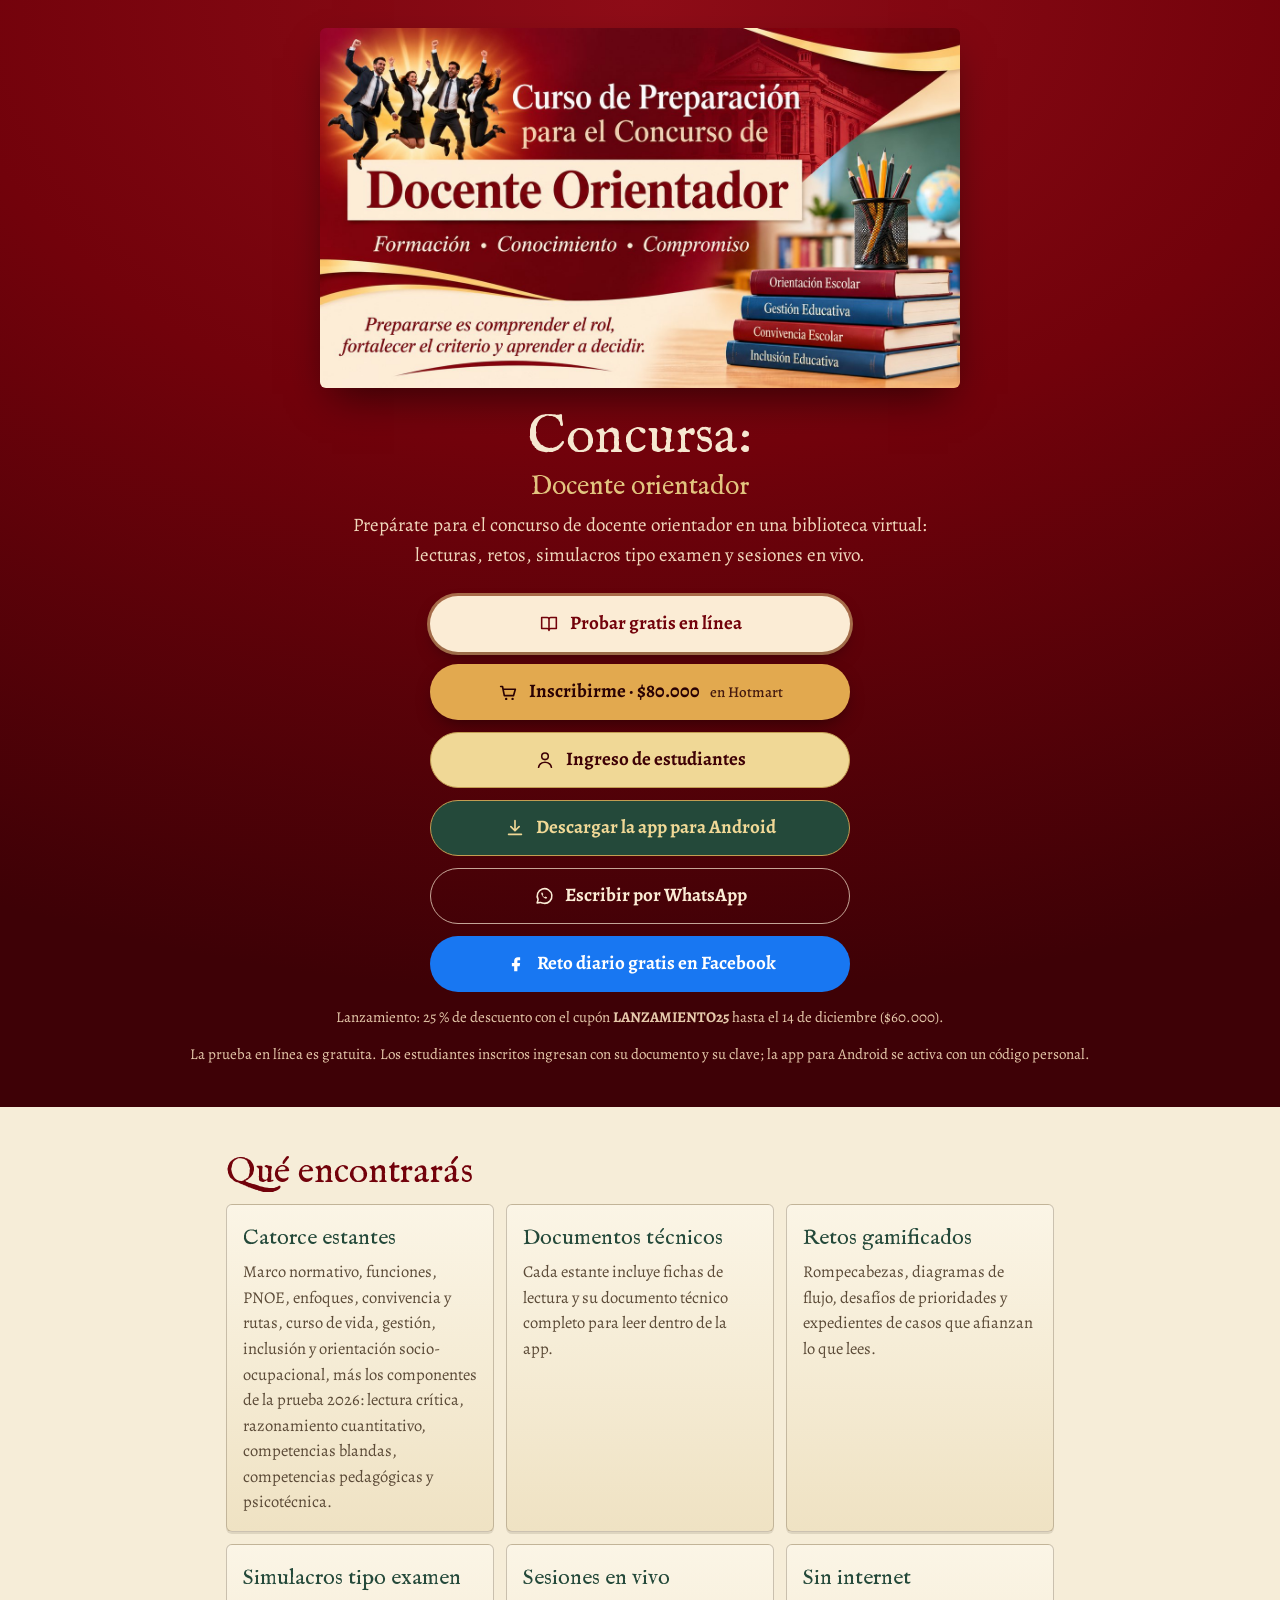
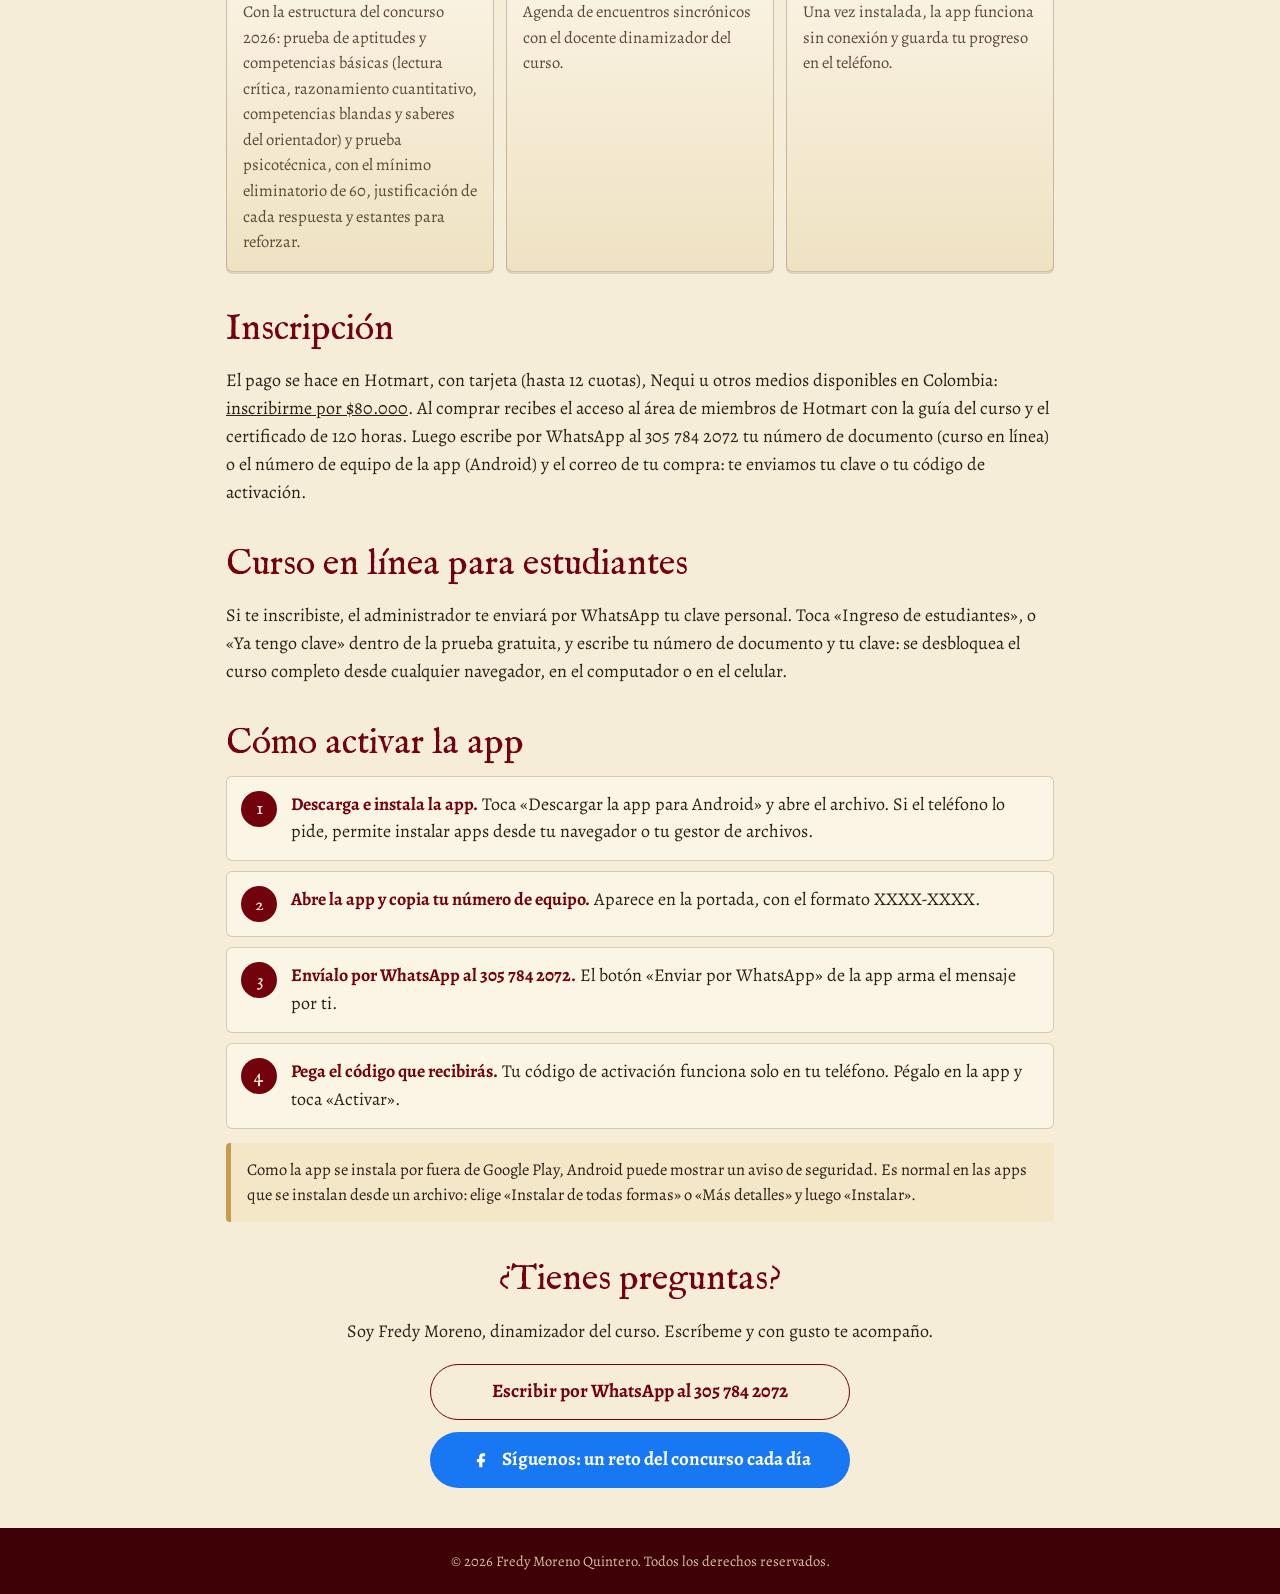
==== commit dfd0cf52: "Botón para seguir la página de Facebook del reto diario" ====
--- a/index.html
+++ b/index.html
@@ -7,8 +7,10 @@
 <title>Concursa: Docente orientador</title>
 <meta name="description" content="Curso de preparación para el concurso de docente orientador: app para Android con biblioteca virtual, retos, simulacros y sesiones en vivo.">
 <meta property="og:title" content="Concursa: Docente orientador">
-<meta property="og:description" content="Prepárate para el concurso de docente orientador. Prueba el curso en línea o descarga la app para Android.">
-<meta property="og:image" content="curso/img/portada.jpg">
+<meta property="og:description" content="Prepárate para el concurso de docente orientador. Plataforma en línea y app para Android: 14 estantes, simulacros y sesiones en vivo. Prueba gratis.">
+<meta property="og:image" content="https://fredymor.github.io/concursa-docente-orientador/curso/img/portada.jpg">
+<meta property="og:url" content="https://fredymor.github.io/concursa-docente-orientador/">
+<meta property="og:type" content="website">
 <link rel="icon" href="curso/img/portada.jpg">
 <link rel="stylesheet" href="curso/css/fonts.css">
 <style>
@@ -31,6 +33,7 @@
 .precio{font-size:15px;font-weight:500;opacity:.85}
 .b-ingreso{background:#f0d896;color:#3e0106;border:1px solid var(--laton)}
 .b-whatsapp{background:transparent;color:#fbecd5;border:1.5px solid rgba(251,236,213,.7)}
+.b-facebook{background:#1877f2;color:#fff}
 .nota-hero{font-size:15px;color:#e6c9ab;margin:14px 0 0}
 main{max-width:860px;margin:0 auto;padding:8px 16px 40px}
 h2{font-family:"IM Fell English",Georgia,serif;font-weight:400;font-size:clamp(28px,6vw,36px);color:var(--vino);margin:38px 0 12px;line-height:1.1}
@@ -46,6 +49,7 @@
 .cierre{text-align:center;margin-top:34px}
 .cierre .boton{max-width:420px;margin:12px auto 0}
 .cierre .b-whatsapp{color:var(--vino);border-color:var(--vino)}
+.cierre .b-facebook{color:#fff}
 footer{background:var(--vino-osc);color:#d9bfa3;text-align:center;font-size:14.5px;padding:22px 16px calc(22px + env(safe-area-inset-bottom))}
 </style>
 </head>
@@ -56,10 +60,11 @@
   <p class="lema">Prepárate para el concurso de docente orientador en una biblioteca virtual: lecturas, retos, simulacros tipo examen y sesiones en vivo.</p>
   <div class="botones">
     <a class="boton b-prueba" href="curso/"><svg viewBox="0 0 24 24" aria-hidden="true"><path d="M4 5h6a2 2 0 012 2v12a2 2 0 00-2-2H4zM20 5h-6a2 2 0 00-2 2v12a2 2 0 012-2h6z" fill="none" stroke="currentColor" stroke-width="1.7" stroke-linejoin="round"/></svg>Probar gratis en línea</a>
-    <a class="boton b-compra" href="https://pay.hotmart.com/N108658785M" target="_blank" rel="noopener"><svg viewBox="0 0 24 24" aria-hidden="true"><path d="M4 6h2l2 10h10l2-7H7" fill="none" stroke="currentColor" stroke-width="1.8" stroke-linecap="round" stroke-linejoin="round"/><circle cx="10" cy="19.5" r="1.3" fill="currentColor"/><circle cx="17" cy="19.5" r="1.3" fill="currentColor"/></svg>Inscribirme · $80.000 <span class="precio">en Hotmart</span></a>
+    <a class="boton b-compra" href="https://pay.hotmart.com/N108658785M?sck=web_concursa" target="_blank" rel="noopener"><svg viewBox="0 0 24 24" aria-hidden="true"><path d="M4 6h2l2 10h10l2-7H7" fill="none" stroke="currentColor" stroke-width="1.8" stroke-linecap="round" stroke-linejoin="round"/><circle cx="10" cy="19.5" r="1.3" fill="currentColor"/><circle cx="17" cy="19.5" r="1.3" fill="currentColor"/></svg>Inscribirme · $80.000 <span class="precio">en Hotmart</span></a>
     <a class="boton b-ingreso" href="curso/?ingreso=1"><svg viewBox="0 0 24 24" aria-hidden="true"><circle cx="12" cy="8" r="3.6" fill="none" stroke="currentColor" stroke-width="1.7"/><path d="M5 20c.8-3.6 3.6-5.6 7-5.6s6.2 2 7 5.6" fill="none" stroke="currentColor" stroke-width="1.7" stroke-linecap="round"/></svg>Ingreso de estudiantes</a>
     <a class="boton b-descarga" href="descargas/Concursa-Docente-orientador.apk" download><svg viewBox="0 0 24 24" aria-hidden="true"><path d="M12 4v11m0 0l-4.5-4.5M12 15l4.5-4.5M5 19h14" fill="none" stroke="currentColor" stroke-width="1.8" stroke-linecap="round" stroke-linejoin="round"/></svg>Descargar la app para Android</a>
     <a class="boton b-whatsapp" href="https://wa.me/573057842072?text=Hola%2C%20quiero%20informaci%C3%B3n%20sobre%20el%20curso%20Concursa%3A%20Docente%20orientador." target="_blank" rel="noopener"><svg viewBox="0 0 24 24" aria-hidden="true"><path d="M4.5 19.5l1.1-3.6A8 8 0 1112 20a8 8 0 01-3.9-1z" fill="none" stroke="currentColor" stroke-width="1.7" stroke-linejoin="round"/><path d="M9 8.5c0 3 2.5 6 5.5 6.5l1-1.4-1.8-1-1 .8c-1-.5-1.8-1.3-2.3-2.3l.8-1-1-1.8z" fill="currentColor"/></svg>Escribir por WhatsApp</a>
+    <a class="boton b-facebook" href="https://www.facebook.com/concursa.docente.orientador" target="_blank" rel="noopener"><svg viewBox="0 0 24 24" aria-hidden="true"><path d="M14 8h2.5V4.5H14c-2.5 0-4 1.6-4 4V11H7.5v3.5H10V20h3.5v-5.5H16l.5-3.5h-3V8.7c0-.4.2-.7.5-.7z" fill="currentColor"/></svg>Reto diario gratis en Facebook</a>
   </div>
   <p class="nota-hero" id="promo" hidden>Lanzamiento: 25 % de descuento con el cupón <b>LANZAMIENTO25</b> hasta el 14 de diciembre ($60.000).</p>
   <p class="nota-hero">La prueba en línea es gratuita. Los estudiantes inscritos ingresan con su documento y su clave; la app para Android se activa con un código personal.</p>
@@ -77,7 +82,7 @@
   </div>
 
   <h2>Inscripción</h2>
-  <p>El pago se hace en Hotmart, con tarjeta (hasta 12 cuotas), Nequi u otros medios disponibles en Colombia: <a href="https://pay.hotmart.com/N108658785M" target="_blank" rel="noopener">inscribirme por $80.000</a>. Al comprar recibes el acceso al área de miembros de Hotmart con la guía del curso y el certificado de 120 horas. Luego escribe por WhatsApp al 305 784 2072 tu número de documento (curso en línea) o el número de equipo de la app (Android) y el correo de tu compra: te enviamos tu clave o tu código de activación.</p>
+  <p>El pago se hace en Hotmart, con tarjeta (hasta 12 cuotas), Nequi u otros medios disponibles en Colombia: <a href="https://pay.hotmart.com/N108658785M?sck=web_concursa" target="_blank" rel="noopener">inscribirme por $80.000</a>. Al comprar recibes el acceso al área de miembros de Hotmart con la guía del curso y el certificado de 120 horas. Luego escribe por WhatsApp al 305 784 2072 tu número de documento (curso en línea) o el número de equipo de la app (Android) y el correo de tu compra: te enviamos tu clave o tu código de activación.</p>
 
   <h2>Curso en línea para estudiantes</h2>
   <p>Si te inscribiste, el administrador te enviará por WhatsApp tu clave personal. Toca «Ingreso de estudiantes», o «Ya tengo clave» dentro de la prueba gratuita, y escribe tu número de documento y tu clave: se desbloquea el curso completo desde cualquier navegador, en el computador o en el celular.</p>
@@ -95,12 +100,13 @@
     <h2>¿Tienes preguntas?</h2>
     <p>Soy Fredy Moreno, dinamizador del curso. Escríbeme y con gusto te acompaño.</p>
     <a class="boton b-whatsapp" href="https://wa.me/573057842072?text=Hola%2C%20quiero%20informaci%C3%B3n%20sobre%20el%20curso%20Concursa%3A%20Docente%20orientador." target="_blank" rel="noopener">Escribir por WhatsApp al 305 784 2072</a>
+    <a class="boton b-facebook" href="https://www.facebook.com/concursa.docente.orientador" target="_blank" rel="noopener"><svg viewBox="0 0 24 24" aria-hidden="true"><path d="M14 8h2.5V4.5H14c-2.5 0-4 1.6-4 4V11H7.5v3.5H10V20h3.5v-5.5H16l.5-3.5h-3V8.7c0-.4.2-.7.5-.7z" fill="currentColor"/></svg>Síguenos: un reto del concurso cada día</a>
   </div>
 </main>
 
 <footer>© 2026 Fredy Moreno Quintero. Todos los derechos reservados.</footer>
 <script>
-{const fin=new Date('2026-12-15T05:00:00Z');if(new Date()<fin){document.getElementById('promo').hidden=false;document.querySelectorAll('a[href^="https://pay.hotmart.com/N108658785M"]').forEach(a=>a.href='https://pay.hotmart.com/N108658785M?off=LANZAMIENTO25');}}
+{const fin=new Date('2026-12-15T05:00:00Z');if(new Date()<fin){document.getElementById('promo').hidden=false;document.querySelectorAll('a[href^="https://pay.hotmart.com/N108658785M"]').forEach(a=>a.href='https://pay.hotmart.com/N108658785M?offDiscount=LANZAMIENTO25&sck=web_concursa');}}
 </script>
 </body>
 </html>
